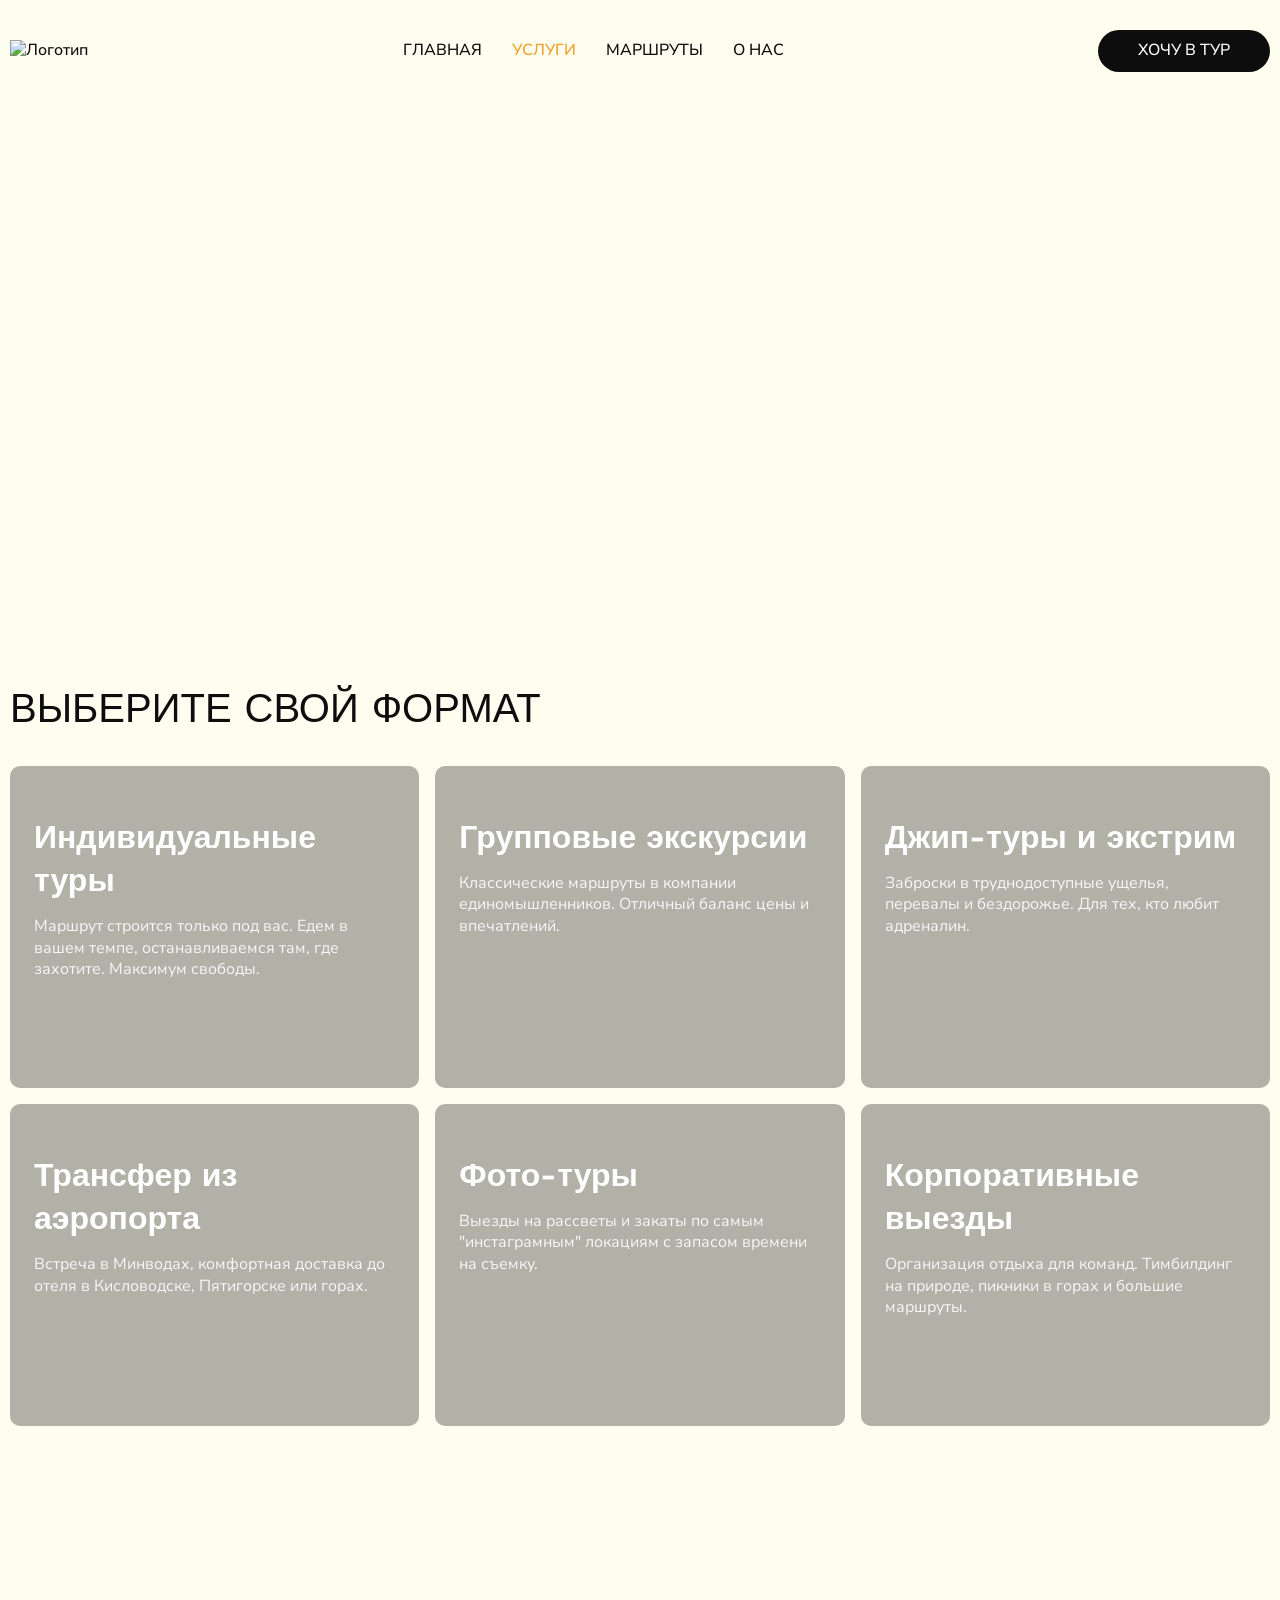
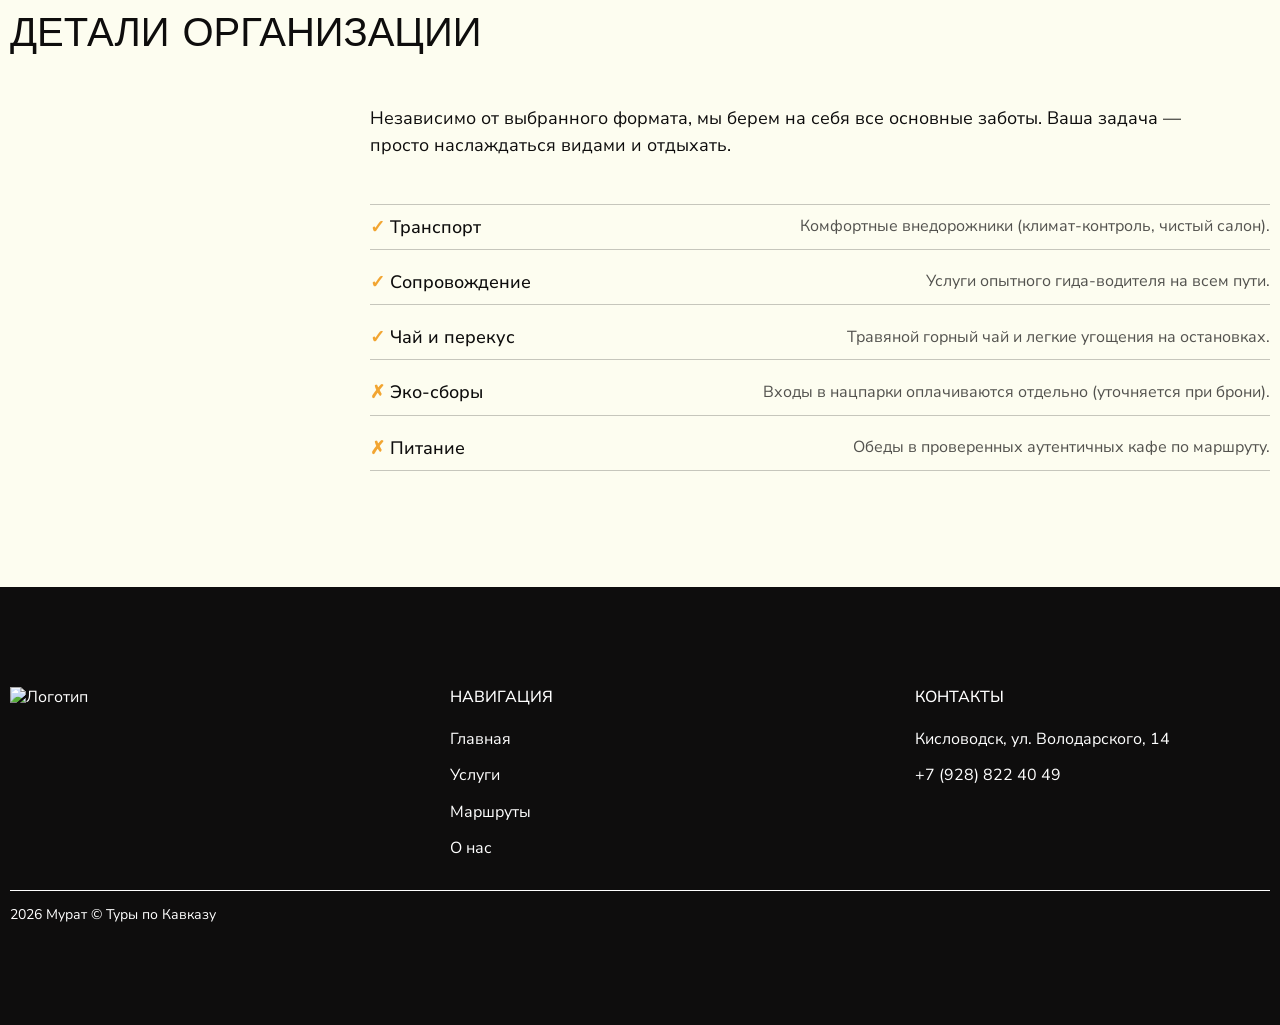
==== services.html @ b469909d "Add files via upload" ====
<!DOCTYPE html>
<html lang="ru">

<head>
  <meta charset="UTF-8">
  <meta name="viewport" content="width=device-width, initial-scale=1.0">
  <link rel="stylesheet" href="css/reset.css">
  <link rel="stylesheet" href="css/style.css">
  <link rel="stylesheet" href="css/services.css">
  <link rel="icon" type="image/svg+xml" href="images/favicon-car.svg" sizes="any">
  <title>Услуги | Экскурсии по Кавказу с Муратом</title>
</head>

<body class="page-services" >
  <header class="header">
    <div class="container">
      <div class="header__inner">
        <a href="index.html" class="logo">
          <img src="images/logo.avif" alt="Логотип" class="mlogo">
        </a>
        <nav class="menu">
          <button class="menu__btn">
            <span></span>
            <span></span>
            <span></span>
          </button>
          <ul class="menu__list">
            <li class="menu__item">
              <a href="index.html" class="menu__link">Главная</a>
            </li>
            <li class="menu__item">
              <a href="services.html" class="menu__link text--bold" style="color: #f2a531;">Услуги</a>
            </li>
            <li class="menu__item">
              <a href="index.html#products" class="menu__link">Маршруты</a>
            </li>
            <li class="menu__item">
              <a href="index.html#atmosphere" class="menu__link">О нас</a>
            </li>
            <li class="menu__item menu__item--cta">
              <a href="#footer" class="menu__link">Хочу в тур</a>
            </li>
          </ul>
        </nav>
        <a class="header__contacts" href="#footer">Хочу в тур</a>
      </div>
    </div>
  </header>

  <main class="main">
    <!-- Главный экран страницы услуг -->
    <section class="about">
      <div class="container-big">
        <!-- Используем класс главного экрана, но можно заменить фоновое изображение через inline-стиль, если есть другая картинка -->
        <div class="about__top" style="min-height: 500px; display: flex; flex-direction: column; justify-content: center;">
          <h1 class="about__title" style="padding-top: 0; font-size: 100px;">
            Наши Услуги
          </h1>
          <p class="about__text" style="font-size: 40px;">
            Форматы ваших путешествий
          </p>
        </div>
      </div>
      
      <div class="container" style="margin-top: 80px;">
        <!-- Карточки услуг (используем сетку products) -->
        <div class="products__inner">
          <h2 class="products__title" style="text-align: left; margin-bottom: 30px;">
            Выберите свой формат
          </h2>
          <div class="products__list">
            <!-- Услуга 1 -->
            <div class="products__item" style="background-image: url(images/individ.jpg);">
              <h3 class="products__item-title">Индивидуальные туры</h3>
              <p style="position: relative; z-index: 1; color: #fff; opacity: 0.9; margin-top: 10px;">
                Маршрут строится только под вас. Едем в вашем темпе, останавливаемся там, где захотите. Максимум свободы.
              </p>
            </div>
            <!-- Услуга 2 -->
            <div class="products__item" style="background-image: url(images/group.jpg);">
              <h3 class="products__item-title">Групповые экскурсии</h3>
              <p style="position: relative; z-index: 1; color: #fff; opacity: 0.9; margin-top: 10px;">
                Классические маршруты в компании единомышленников. Отличный баланс цены и впечатлений.
              </p>
            </div>
            <!-- Услуга 3 -->
            <div class="products__item" style="background-image: url(images/jeep.jpg);">
              <h3 class="products__item-title">Джип-туры и экстрим</h3>
              <p style="position: relative; z-index: 1; color: #fff; opacity: 0.9; margin-top: 10px;">
                Заброски в труднодоступные ущелья, перевалы и бездорожье. Для тех, кто любит адреналин.
              </p>
            </div>
            <!-- Услуга 4 -->
            <div class="products__item" style="background-image: url(images/transf.jpg);">
              <h3 class="products__item-title">Трансфер из аэропорта</h3>
              <p style="position: relative; z-index: 1; color: #fff; opacity: 0.9; margin-top: 10px;">
                Встреча в Минводах, комфортная доставка до отеля в Кисловодске, Пятигорске или горах.
              </p>
            </div>
            <!-- Услуга 5 -->
            <div class="products__item" style="background-image: url(images/photour.jpg);">
              <h3 class="products__item-title">Фото-туры</h3>
              <p style="position: relative; z-index: 1; color: #fff; opacity: 0.9; margin-top: 10px;">
                Выезды на рассветы и закаты по самым "инстаграмным" локациям с запасом времени на съемку.
              </p>
            </div>
            <!-- Услуга 6 -->
            <div class="products__item" style="background-image: url(images/corp.jpg);">
              <h3 class="products__item-title">Корпоративные выезды</h3>
              <p style="position: relative; z-index: 1; color: #fff; opacity: 0.9; margin-top: 10px;">
                Организация отдыха для команд. Тимбилдинг на природе, пикники в горах и большие маршруты.
              </p>
            </div>
          </div>
        </div>
      </div>
    </section>

    <!-- Блок "Что включено" (используем логику таблиц из about) -->
    <section class="about" style="margin-bottom: 100px;">
      <div class="container">
        <h2 class="products__title" style="text-align: left; margin-bottom: 40px;">
          Детали организации
        </h2>
        <div class="about__progress-box">
          <img src="images/detal.jpg" alt="" class="about__progress-img">
          <div class="about__progress-tablebox">
            <p class="about__progress-boxtext">
              Независимо от выбранного формата, мы берем на себя все основные заботы. Ваша задача — просто наслаждаться видами и отдыхать.
            </p>
            <dl class="about__progress-table">
              <div class="about__progress-item">
                <dt><span>✓</span> Транспорт</dt>
                <dd>Комфортные внедорожники (климат-контроль, чистый салон).</dd>
              </div>
              <div class="about__progress-item">
                <dt><span>✓</span> Сопровождение</dt>
                <dd>Услуги опытного гида-водителя на всем пути.</dd>
              </div>
              <div class="about__progress-item">
                <dt><span>✓</span> Чай и перекус</dt>
                <dd>Травяной горный чай и легкие угощения на остановках.</dd>
              </div>
              <div class="about__progress-item">
                <dt><span>✗</span> Эко-сборы</dt>
                <dd>Входы в нацпарки оплачиваются отдельно (уточняется при брони).</dd>
              </div>
              <div class="about__progress-item">
                <dt><span>✗</span> Питание</dt>
                <dd>Обеды в проверенных аутентичных кафе по маршруту.</dd>
              </div>
            </dl>
          </div>
        </div>
      </div>
    </section>
  </main>

  <footer class="footer" id="footer">
    <div class="container">
      <div class="footer__top">
        <a href="index.html" class="footer__logo">
          <img src="images/logo.avif" alt="Логотип" class="mlogo">
        </a>
        <div class="footer__element">
          <p class="footer__element-title">Навигация</p>
          <ul class="footer__list">
            <li class="footer__item">
              <a href="index.html" class="footer__link">Главная</a>
            </li>
            <li class="footer__item">
              <a href="services.html" class="footer__link">Услуги</a>
            </li>
            <li class="footer__item">
              <a href="index.html#products" class="footer__link">Маршруты</a>
            </li>
            <li class="footer__item">
              <a href="index.html#atmosphere" class="footer__link">О нас</a>
            </li>
          </ul>
        </div>
        <div class="footer__element">
          <p class="footer__element-title">Контакты</p>
          <ul class="footer__list">
            <li class="footer__item">
              <address class="footer__item-address">Кисловодск, ул. Володарского, 14</address>
            </li>
            <li class="footer__item">
              <!-- Скрипт из твоего js файла сам подтянет сюда номер -->
              <a href="#" id="phone-link" class="footer__link">Показать телефон</a>
            </li>
          </ul>
        </div>
      </div>
      <ul class="footer__bottom">
        <li class="footer__bottom-item">
          <p class="footer__copy">2026 Мурат © Туры по Кавказу</p>
        </li>
      </ul>
    </div>
  </footer>

  <script src="js/main.js"></script>
</body>

</html>
---- css/style.css ----
@font-face {
  font-family: 'Nunito Sans';
  src: url('../fonts/NunitoSans-Variable.woff2') format('woff2') tech('variations'),
       url('../fonts/NunitoSans-Variable.woff2') format('woff2-variations');
  font-weight: 300 700;
}

@font-face {
  font-family: 'WorkSans-Light';
  src: url('../fonts/WorkSans-Light.woff2') format('woff2');
  font-style: normal;
  font-weight: 300;
  font-display: swap;
}

@font-face {
  font-family: 'WorkSans-Regular';
  src: url('../fonts/WorkSans-Regular.woff2') format('woff2');
  font-style: normal;
  font-weight: 400;
  font-display: swap;
}

@font-face {
  font-family: 'WorkSans-Medium';
  src: url('../fonts/WorkSans-Medium.woff2') format('woff2');
  font-style: normal;
  font-weight: 500;
  font-display: swap;
}

@font-face {
  font-family: 'WorkSans-SemiBold';
  src: url('../fonts/WorkSans-SemiBold.woff2') format('woff2');
  font-style: normal;
  font-weight: 600;
  font-display: swap;
}

body {
  font-family: 'Nunito Sans', sans-serif;
  font-weight: 400;
  font-size: 16px;
  line-height: 1.35;
  color: #0e0d0d;
  background-color: #fdfdf0;
}

.menu__btn {
  display: none;
}

.no-scroll {
  overflow: hidden;
}

.container {
  max-width: 1440px;
  padding: 0 10px;
  margin: 0 auto;
}

.container-big {
  max-width: 1840px;
  padding: 0 10px;
  margin: 0 auto;
}

.header__inner {
  display: flex;
  justify-content: space-between;
  align-items: center;
  padding: 30px 0;
  font-weight: 500;
}

.mlogo {
  display: block;
  max-width: 180px;
  width: auto;
  height: auto;
}

.menu__list {
  display: flex;
  gap: 0 30px;
}

.menu__item--cta {
  display: none;
}

.menu__link {
  text-transform: uppercase;
}

.header__contacts {
  text-transform: uppercase;
  padding: 10px 40px;
  display: inline-block;
  background: #0e0d0d;
  color: #fff;
  border-radius: 50px;
}

.about {
  margin-bottom: 180px;
}

.about__top {
  text-align: center;
  color: #fdfdf0;
  background-image: url(../images/hero-bg-desktop.avif);
  background-repeat: no-repeat;
  background-position: center center;
  text-transform: uppercase;
  min-height: 748px;
  border-radius: 20px;
}

.about__title {
  font-family: 'WorkSans-SemiBold', sans-serif;
  font-weight: 600;
  font-size: 160px;
  line-height: 1.2;
  padding-top: 80px;
}

.about__text {
  font-family: 'WorkSans-Medium', sans-serif;
  font-weight: 500;
  font-size: 65px;
  line-height: 1.2;
}

.about__achievements {
  display: flex;
  justify-content: space-between;
  margin-top: -55px;
  margin-bottom: 90px;
}

.about__achievement {
  border-radius: 20px;
  background-color: #f4f4e7;
  max-width: 580px;
  padding: 14px 10px;
  display: flex;
  gap: 0 25px;
}

.about__achievement-imgbox {
  min-width: 214px;
  width: 214px;
  position: relative;
  overflow: hidden;
}

.about__achievement-img {
  display: block;
  width: 100%;
  height: auto;
  max-height: 142px;
  border-radius: 10px;
}

.about__achievement-title {
  margin-bottom: 20px;
  font-weight: 500;
  padding-top: 10px;
}

.about__achievement-text {
  font-weight: 300;
  font-size: 14px;
}

.text--bold {
  font-weight: 600;
}

.about__stats {
  border-radius: 20px;
  background-color: #f4f4e7;
  margin-bottom: 70px;
  display: flex;
  padding: 30px 18px;
  justify-content: space-between;
  gap: 0 90px;
}

.about__stats-item {
  text-align: center;
  width: 300px;
}

.about__stats-item dt {
  font-family: 'WorkSans-SemiBold', sans-serif;
  font-weight: 600;
  font-size: 40px;
  margin-bottom: 15px;
}

.about__stats-item dd {
  margin: 0;
  color: #0e0d0d;
  font-size: 22px;
  opacity: .7;
}

.about__progress-text {
  font-family: 'WorkSans-Light', sans-serif;
  font-weight: 300;
  font-size: 40px;
  line-height: 1.17;
  margin-bottom: 40px;
}

.about__progress-text span {
  font-family: 'WorkSans-Medium', sans-serif;
  font-weight: 500;
}

.about__progress-box {
  display: flex;
  gap: 0 140px;
}

.about__progress-boxtext {
  font-size: 18px;
  margin-bottom: 45px;
  padding-right: 50px;
  line-height: 1.5;
  padding-top: 5px;
}

.about__progress-boxtext .text--bold {
  font-weight: 700;
}

.about__progress-img {
  display: block;
  width: 100%;
  max-width: 340px;
  height: auto;
  max-height: 445px;
  border-radius: 10px;
}

.about__progress-table {
  border-top: 1px solid rgba(14, 13, 13, .23);
}

.about__progress-item {
  padding: 10px 0;
  display: flex;
  justify-content: space-between;
  align-items: center;
  border-bottom: 1px solid rgba(14, 13, 13, .23);
}

.about__progress-item+.about__progress-item {
  padding-top: 20px;
}

.about__progress-item dt {
  font-size: 18px;
  font-weight: 500;
}

.about__progress-item dt span {
  color: #f2a531;
  font-weight: 600;
}

.about__progress-item dd {
  opacity: .71;
}

.products__wrapper {
  padding: 50px 0;
  background-color: #f4f4e7;
  border-radius: 20px;
  margin-bottom: 100px;
}

.products__title {
  font-family: 'WorkSans-Medium', sans-serif;
  text-transform: uppercase;
  font-size: 40px;
  font-weight: 500;
  text-align: center;
  margin-bottom: 40px;
}

.products__list {
  display: grid;
  grid-template-columns: repeat(3, 1fr);
  gap: 16px;
  margin-bottom: 35px;
}

.products__item {
  position: relative;
  border-radius: 10px;
  min-height: 322px;
  padding: 50px 24px;
  background-repeat: no-repeat;
  background-size: cover;
  background-position: center;
  user-select: none;
}

.products__item::after {
  content: '';
  display: block;
  position: absolute;
  top: 0;
  right: 0;
  left: 0;
  bottom: 0;
  background: #0000004d;
  border-radius: 10px;
}

.products__item-title {
  position: relative;
  font-family: 'WorkSans-SemiBold', sans-serif;
  font-weight: 600;
  margin-bottom: 14px;
  font-size: 32px;
  color: #fff;
  z-index: 1;
}

.slogan {
  text-align: center;
  text-transform: uppercase;
  user-select: none;
  margin-bottom: 100px;
}

.slogan__content {
  position: absolute;
  top: 0;
  left: 0;
  width: 100%;
  height: 100%;
  display: flex;
  flex-direction: column;
  justify-content: center;
  align-items: center;
  z-index: 2;
  padding: 20px;
}

.slogan__text {
  font-family: 'WorkSans-Medium', sans-serif;
  font-weight: 500;
  color: #fff;
  font-size: 40px;
  margin: 0 0 10px 0;
}

.slogan__title {
  font-family: 'WorkSans-SemiBold', sans-serif;
  font-weight: 600;
  color: #fff;
  font-size: 140px;
  margin: 0;
  z-index: 1;
  line-height: 1;
}

.slogan__img-block {
  position: relative;
  border-radius: 10px;
  overflow: hidden;
  min-height: 600px;
}

.slogan__img-block::after {
  content: '';
  display: block;
  position: absolute;
  top: 0;
  right: 0;
  left: 0;
  bottom: 0;
  background: #00000053;
  border-radius: 20px;
  z-index: 1;
}

.slogan__img {
  position: absolute;
  top: 0;
  left: 0;
  width: 100%;
  height: 100%;
  display: block;
  object-fit: cover;
  border-radius: 20px;
}

.blog {
  margin-bottom: 80px;
}

.blog__wrapper {
  background-color: #f4f4e7;
  border-radius: 20px;
  padding: 100px 0;
}

.blog__title {
  margin-bottom: 40px;
  text-align: center;
  text-transform: uppercase;
  color: #000;
  font-family: 'WorkSans-Medium', sans-serif;
  font-weight: 500;
  font-size: 40px;
}

.blog__items {
  display: grid;
  grid-template-columns: 580px auto;
  grid-template-rows: 1fr 1fr;
  gap: 32px 44px;
}

.blog__item-big {
  grid-row: 1 / -1;
  border-radius: 10px;
}

.blog__item-small {
  display: flex;
  align-items: center;
  gap: 0 24px;
}

.blog__item-info {
  color: #f2a531;
  font-size: 14px;
  font-weight: 600;
  margin-bottom: 12px;
}

.blog__item-big .blog__item-img {
  margin-bottom: 32px;
}

.blog__item-img {
  border-radius: 10px;
}

.blog__item-img.blog__big {
  display: block;
  width: 100%;
  max-width: 580px;
  height: auto;
  max-height: 276px;
  object-fit: cover;
}

.blog__item-img.blog__small {
  max-width: 320px;
  max-height: 200px;
}

.blog__item-titlelink {
  display: block;
  margin-bottom: 12px;
}

.blog__item-title {
  font-size: 24px;
  font-family: 'WorkSans-Medium', sans-serif;
  font-weight: 500;
  color: #101828;
  position: relative;
  margin-bottom: 12px;
}

.blog__item-text {
  color: #667085;
}

.partners {
  padding: 130px 0 150px;
}

.partners__inner {
  display: flex;
  justify-content: space-between;
  gap: 0 120px;
}

.partners__info {
  max-width: 580px;
  display: flex;
  flex-direction: column;
}

.partners__info-title {
  font-family: 'WorkSans-Regular', sans-serif;
  font-weight: 400;
  font-size: 40px;
  line-height: 1.3;
}

.partners__info-text {
  margin-top: auto;
  font-size: 20px;
  font-weight: 300;
  margin-bottom: 20px;
}

.partners__box-top {
  display: flex;
  justify-content: space-between;
  background-color: #f4f4e7;
  border-radius: 10px;
  gap: 0 19px;
  margin-bottom: 15px;
  position: relative;
}

.partners__box-top::before {
  content: '';
  position: absolute;
  background-image: url(../images/logo-mini.avif);
  width: 63px;
  height: 56px;
  top: 30px;
  left: 20px;
}

.partners__box-list {
  padding-left: 24px;
  padding-bottom: 30px;
  margin-top: auto;
}

.partners__box-item+.partners__box-item {
  margin-top: 15px;
}

.partners__box-item {
  font-weight: 500;
  color: #000;
  padding-left: 39px;
  position: relative;
}

.partners__box-item::before {
  content: '';
  position: absolute;
  left: 0;
  background-image: url(../images/partners-dots.svg);
  width: 24px;
  height: 24px;
  top: 50%;
  transform: translateY(-50%);
}

.partners__box-item span {
  font-weight: 600;
  color: #f2a531;
}

.partners__box-img {
  border-radius: 10px;
}

.partners__box-top img {
  max-width: 340px;
  height: 364px;
  object-fit: cover;
}

.partners__box-text {
  background-color: #0d1615;
  border-radius: 10px;
  padding: 30px 80px 30px 30px;
  color: #fff;
  font-size: 20px;
  font-weight: 300;
}

.partners__box-text span {
  color: #f2a531;
  font-weight: 700;
}

.footer {
  background-color: #0e0d0d;
  padding: 100px 0;
  color: #fff;
}

.footer__top {
  display: flex;
  justify-content: space-between;
  margin-bottom: 30px;
  padding-right: 100px;
  gap: 20px;
}

.footer__element-title {
  text-transform: uppercase;
  font-weight: 500;
  margin-bottom: 20px;
}

.footer__item+.footer__item {
  padding-top: 15px;
}

.footer__item-address {
  font-style: normal;
}

.footer__bottom {
  display: flex;
  justify-content: space-between;
  align-items: center;
  padding-top: 15px;
  border-top: 1px solid #fff;
  font-size: 14px;
}

@media (max-width: 1600px) {
  .slogan__title {
    font-size: 120px;
  }
}

@media (max-width: 1280px) {
  .about__top {
    min-height: 646px;
  }

  .about__title {
    font-size: 130px;
  }

  .about__achievements {
    gap: 20px;
  }

  .about__progress-box {
    gap: 0 20px;
  }

  .slogan__title {
    font-size: 100px;
  }

  .partners__inner {
    gap: 20px;
  }

  .blog__items {
    gap: 20px;
    grid-template-columns: 380px auto;
  }

  .partners__info {
    max-width: 350px;
  }
}

@media (max-width: 1048px) {
  .about__title {
    font-size: 120px;
  }

  .blog__items {
    grid-template-columns: 1fr;
  }

  .blog__item-titlelink {
    max-width: 500px;
  }

  .blog__item-text {
    margin-bottom: 20px;
  }

  .blog__item-big,
  .blog__item-small {
    display: flex;
    flex-direction: column-reverse;
  }

  .blog__item-small {
    align-items: start;
  }

  .blog__item-img.blog__small {
    max-width: 580px;
    max-height: 276px;
  }

  .blog__item-img {
    width: 100%;
  }

  .blog__items>div:not(:last-child) .blog__item-img {
    margin-bottom: 0;
  }

  .blog__item-big .blog__item-img {
    margin-bottom: 0;
  }

  .slogan__text {
    font-size: 34px;
  }

  .slogan__title {
    font-size: 90px;
  }
}

@media (max-width: 980px) {
  .header__contacts {
    display: none;
  }

  .about__top {
    position: relative;
    overflow: hidden;
    border-radius: 20px;
    background-image: url(../images/hero-bg-mobile.avif);
    background-repeat: no-repeat;
    background-position: center center;
    background-size: cover;
    text-align: center;
    color: #fdfdf0;
    text-transform: uppercase;
    min-height: 560px;
  }

  .about__top::after {
    content: '';
    position: absolute;
    inset: 0;
    background: rgba(0, 0, 0, 0.31);
    border-radius: inherit;
    z-index: 1;
  }

  .about__top>* {
    position: relative;
    z-index: 2;
  }


  .about__title {
    font-size: 100px;
  }

  .about__text {
    font-size: 55px;
  }

  .about__achievements {
    position: relative;
    z-index: 2;
  }

  .about__achievement {
    flex-wrap: wrap;
  }

  .about__stats {
    gap: 20px;
  }

  .slogan__title {
    font-size: 80px;
  }

  .partners__inner {
    flex-wrap: wrap;
    gap: 0;
  }

  .partners__info {
    max-width: 100%;
  }

  .partners__info-text {
    margin-bottom: 30px;
  }

  .partners__box {
    width: 100%;
  }

  .menu {
    order: 1;
  }

  .menu__btn {
    display: flex;
    width: 40px;
    flex-direction: column;
    gap: 8px;
    padding: 0;
    border: none;
    background-color: transparent;
    position: relative;
    z-index: 5;
  }

  .menu__btn span {
    width: 100%;
    height: 3px;
    background-color: #000;
    transition: transform 0.3s ease, opacity 0.3s ease;
  }

  .menu__btn.menu__btn--active {
    position: fixed;
    top: 42px;
    right: 10px;
    z-index: 10;
  }

  .menu__btn--active span:nth-child(1) {
    transform: translateY(11px) rotate(45deg);
  }

  .menu__btn--active span:nth-child(2) {
    opacity: 0;
  }

  .menu__btn--active span:nth-child(3) {
    transform: translateY(-11px) rotate(-45deg);
  }

  .menu__list {
    position: fixed;
    top: 0;
    left: 0;
    width: 100%;
    height: 100vh;
    flex-direction: column;
    align-items: center;
    justify-content: center;
    background-color: #fff;
    gap: 20px 0;
    transform: translateY(-100%);
    transition: transform .5s ease;
    z-index: 4;
    padding: 0;
  }

  .menu__list.menu--active {
    transform: translateY(0);
  }

  .menu__item--cta {
    display: block;
  }
}

@media (max-width: 870px) {
  .about {
    margin-bottom: 100px;
  }

  .about__title {
    font-size: 80px;
  }

  .about__text {
    font-size: 42px;
  }

  .about__progress-text {
    font-size: 28px;
  }

  .about__progress-img {
    width: 100%;
    object-fit: cover;
    height: 445px;
    margin-bottom: 30px;
  }

  .about__progress-box {
    flex-wrap: wrap;
  }

  .about__stats {
    flex-wrap: wrap;
    justify-content: space-around;
  }

  .products__list {
    grid-template-columns: repeat(2, 1fr);
  }

  .slogan__img-block {
    min-height: 500px;
  }

  .slogan__title {
    font-size: 70px;
  }

  .blog {
    margin-bottom: 100px;
  }

  .partners {
    padding: 0;
    margin-bottom: 100px;
  }

  .footer__top {
    padding-right: 0;
  }
}

@media (max-width: 790px) {
  .footer__top {
    flex-wrap: wrap;
  }

  .footer__logo {
    width: 100%;
    margin-bottom: 30px;
  }

  .slogan__title {
    font-size: 60px;
  }
}

@media (max-width: 678px) {
  .about__top {
    min-height: 586px;
    margin-bottom: 85px;
  }

  .about__top::after {
    background: rgb(0 0 0 / 23%);
  }

  .about__title {
    font-size: 62px;
  }

  .about__text {
    font-size: 32px;
  }

  .about__stats-item {
    width: 46%;
  }

  .blog__item-big .blog__item-text {
    margin-bottom: 20px;
  }

  .blog__item-text {
    margin-bottom: 0;
  }

  .blog__item-small {
    gap: 20px;
    flex-wrap: wrap;
  }

  .products__wrapper {
    margin-bottom: 50px;
  }

  .slogan {
    margin-bottom: 50px;
  }

  .slogan__img-block {
    min-height: 400px;
  }

  .slogan__text {
    font-size: 26px;
  }

  .slogan__title {
    font-size: 48px;
  }

  .partners__box-text {
    padding: 20px;
  }

  .partners__box-top {
    flex-wrap: wrap;
  }

  .partners__box-top img {
    max-width: none;
    width: 100%;
  }

  .partners__box-list {
    margin-top: 120px;
  }
}

@media (max-width: 612px) {
  .about__progress-img {
    max-width: none;
}

  .products__list {
    grid-template-columns: repeat(1, 1fr);
    margin-bottom: 0;
  }
}

@media (max-width: 560px) {
  .footer__element {
    width: 100%;
    margin-bottom: 30px;
  }

  .footer__bottom {
    display: block;
  }

  .footer__bottom-item {
    margin-bottom: 10px;
  }
}

@media (max-width: 510px) {
  .mlogo {
    max-width: 85%;
  }

  .about {
    margin-bottom: 30px;
  }

  .about__title {
    font-size: 41px;
  }

  .about__text {
    font-size: 20px;
  }

  .about__achievements {
    margin-bottom: 30px;
    flex-wrap: wrap;
  }

  .about__achievement-imgbox {
    min-width: 100%;
  }

  .about__achievement-img {
    width: 70%;
  }

  .about__stats {
    margin-bottom: 30px;
  }

  .about__stats-item {
    width: 46%;
  }

  .about__stats-item dt {
    font-size: 26px;
  }

  .about__stats-item dd {
    font-size: 17px;
  }

  .about__progress-text {
    font-size: 22px;
    margin-bottom: 30px;
  }

  .about__progress-boxtext {
    margin-bottom: 30px;
  }

  .about__progress-item {
    display: block;
  }

  .about__progress-item dd {
    margin-left: 0;
    margin-top: 15px;
  }

  .slogan__img-block {
    min-height: 300px;
  }

  .slogan__title {
    font-size: 30px;
  }

  .products__wrapper {
    padding: 30px 0;
    margin-bottom: 30px;
  }

  .products__item-title {
    font-size: 24px;
  }

  .products__title {
    font-size: 24px;
  }

  .slogan {
    margin-bottom: 30px;
  }

  .slogan__text {
    font-size: 18px;
  }

  .partners {
    margin-bottom: 50px;
  }

  .partners__info-title {
    font-size: 24px;
    margin-bottom: 15px;
  }

  .partners__box-list {
    padding-left: 0;
  }

  .blog {
    margin-bottom: 30px;
  }

  .blog__wrapper {
    padding: 30px 0;
  }

  .blog__title {
    font-size: 28px;
  }

  .footer {
    padding: 50px 0;
  }

  .header__inner {
    flex-wrap: wrap;
    gap: 20px 65px;
  }

  .menu {
    order: 0;
  }

  .header__contacts {
    margin-left: auto;
  }
}
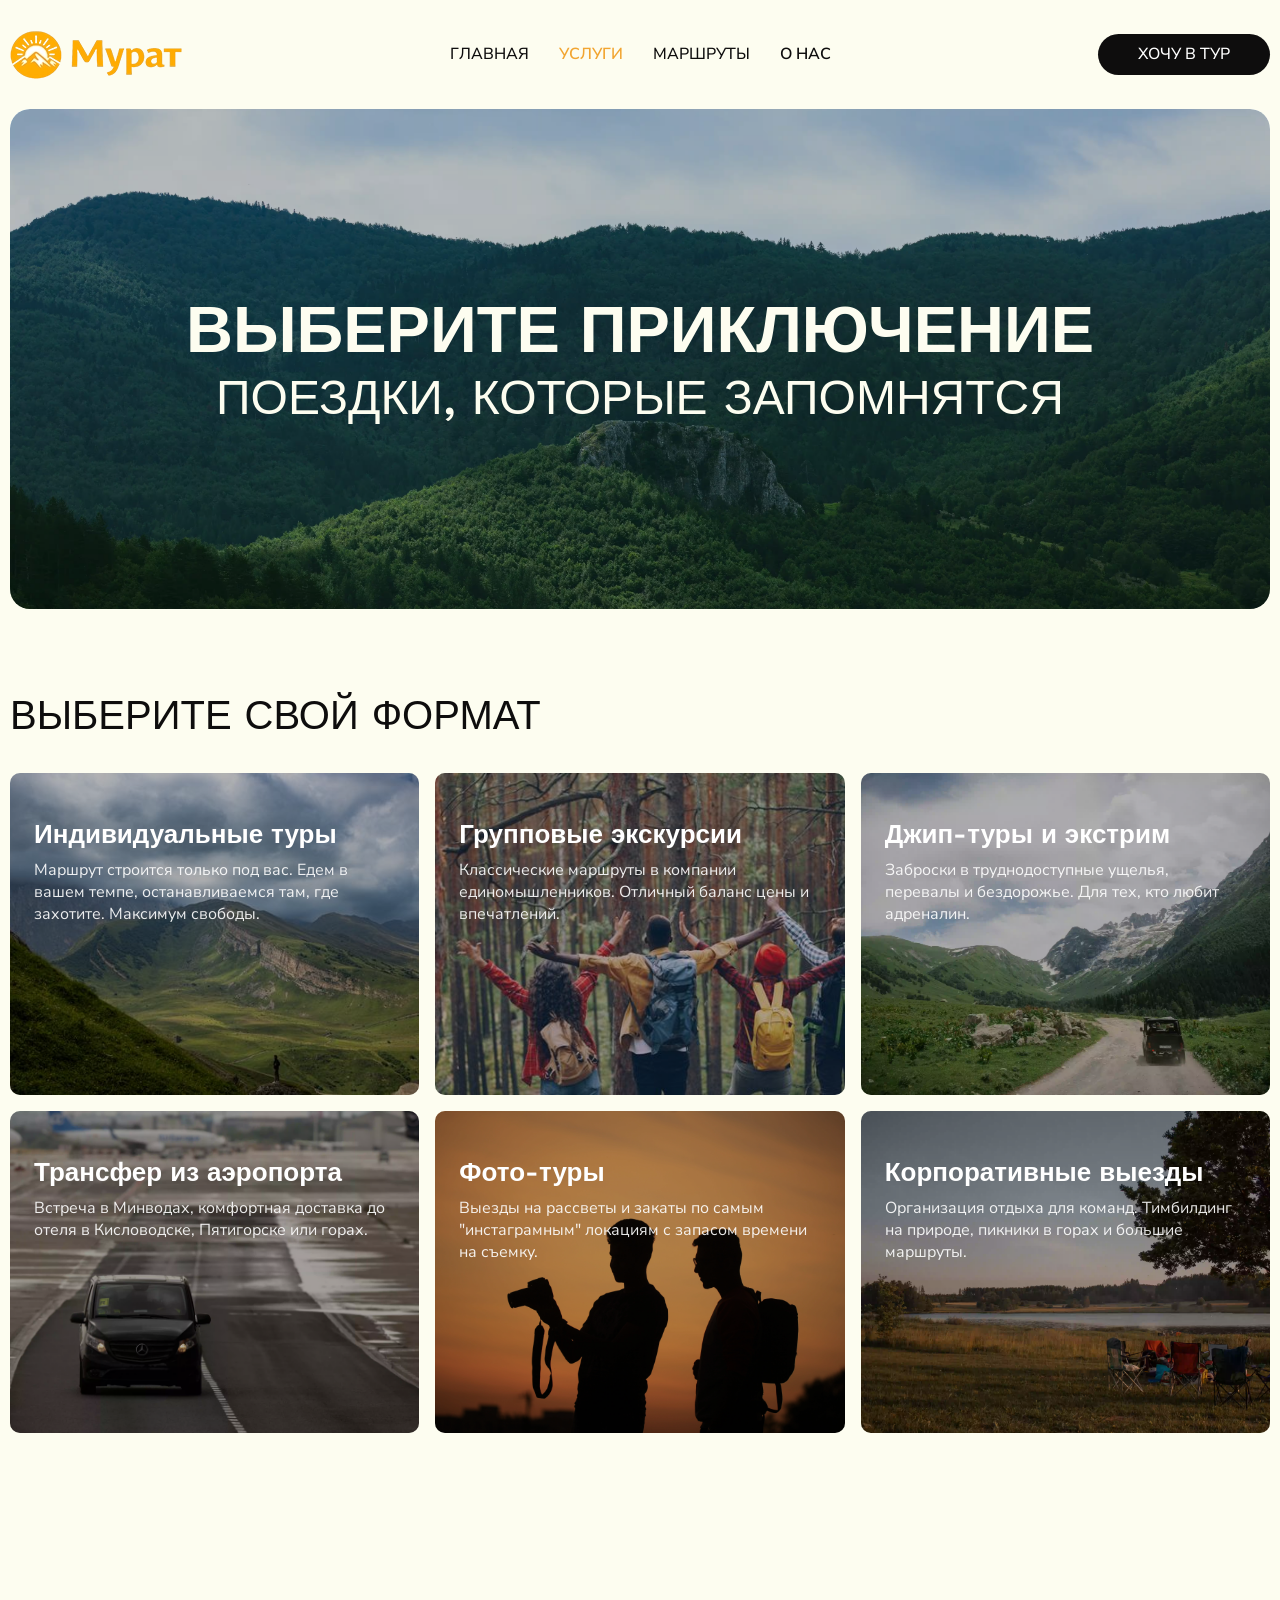
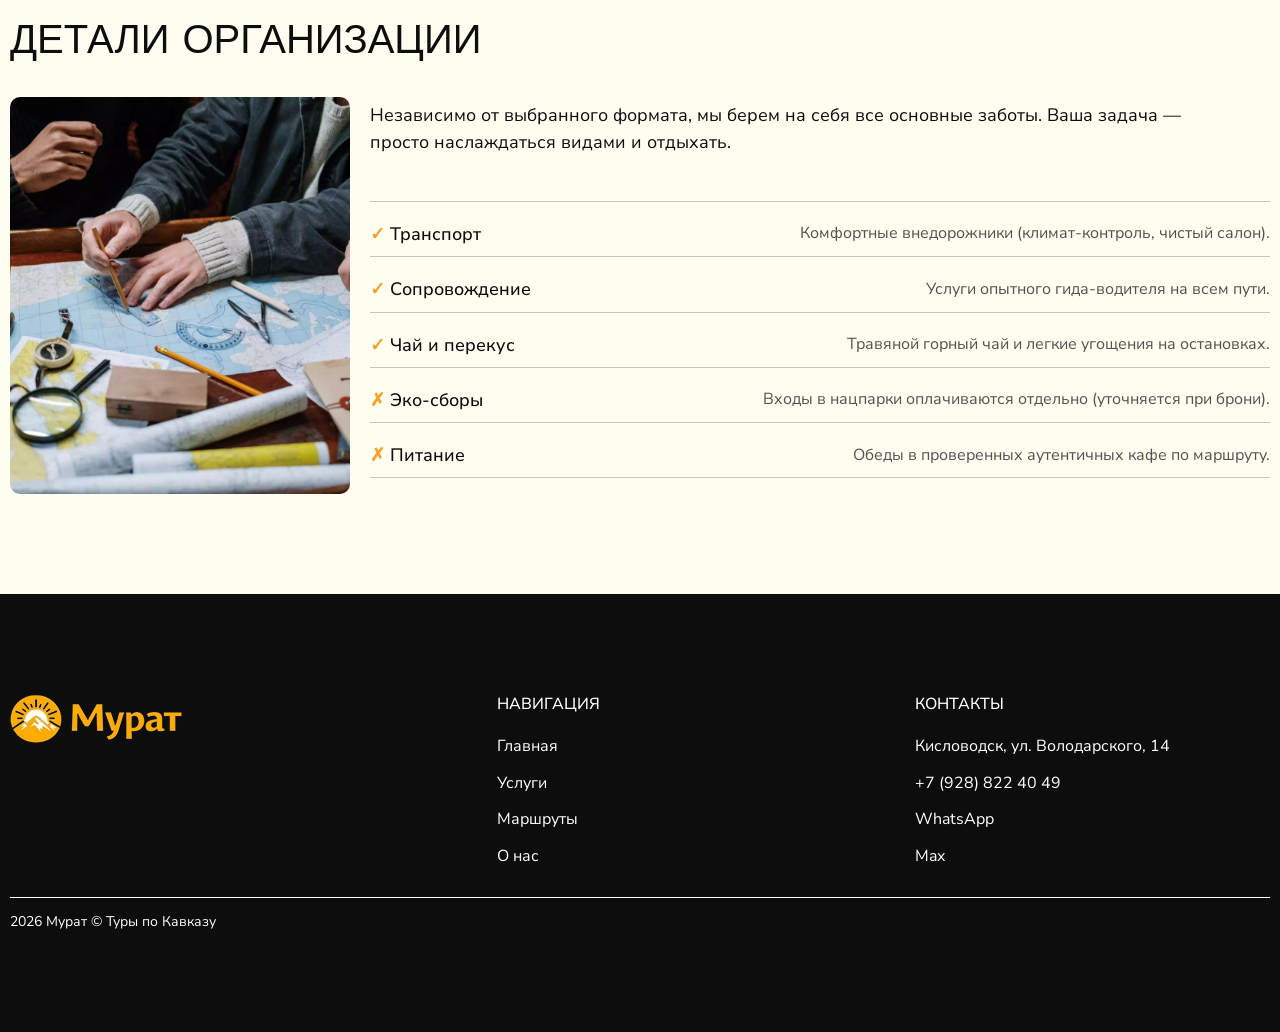
==== commit c614bc3b: "Add files via upload" ====
--- a/services.html
+++ b/services.html
@@ -11,7 +11,7 @@
   <title>Услуги | Экскурсии по Кавказу с Муратом</title>
 </head>
 
-<body class="page-services" >
+<body class="page-services">
   <header class="header">
     <div class="container">
       <div class="header__inner">
@@ -29,16 +29,16 @@
               <a href="index.html" class="menu__link">Главная</a>
             </li>
             <li class="menu__item">
-              <a href="services.html" class="menu__link text--bold" style="color: #f2a531;">Услуги</a>
-            </li>
-            <li class="menu__item">
-              <a href="index.html#products" class="menu__link">Маршруты</a>
-            </li>
-            <li class="menu__item">
-              <a href="index.html#atmosphere" class="menu__link">О нас</a>
+              <a href="services.html" class="menu__link menu__link--active text--bold">Услуги</a>
+            </li>
+            <li class="menu__item">
+              <a href="route.html" class="menu__link">Маршруты</a>
+            </li>
+            <li class="menu__item">
+              <a href="about.html" class="menu__link text--bold">О нас</a>
             </li>
             <li class="menu__item menu__item--cta">
-              <a href="#footer" class="menu__link">Хочу в тур</a>
+              <a href="#footer" class="menu__link">Позвонить</a>
             </li>
           </ul>
         </nav>
@@ -48,66 +48,69 @@
   </header>
 
   <main class="main">
-    <!-- Главный экран страницы услуг -->
-    <section class="about">
+    
+    <!-- СЕКЦИЯ 1: Главный экран (Hero) -->
+    <section class="hero">
       <div class="container-big">
-        <!-- Используем класс главного экрана, но можно заменить фоновое изображение через inline-стиль, если есть другая картинка -->
-        <div class="about__top" style="min-height: 500px; display: flex; flex-direction: column; justify-content: center;">
-          <h1 class="about__title" style="padding-top: 0; font-size: 100px;">
-            Наши Услуги
+        <div class="about__top">
+          <h1 class="about__title">
+            Выберите приключение
           </h1>
-          <p class="about__text" style="font-size: 40px;">
-            Форматы ваших путешествий
+          <p class="about__text">
+            Поездки, которые запомнятся
           </p>
         </div>
       </div>
+    </section>
       
-      <div class="container" style="margin-top: 80px;">
-        <!-- Карточки услуг (используем сетку products) -->
+    <!-- СЕКЦИЯ 2: Карточки услуг -->
+    <!-- Оставлен класс about для сохранения нижнего отступа (margin-bottom: 180px) -->
+    <section class="products about">
+      <div class="container services-content-container">
         <div class="products__inner">
-          <h2 class="products__title" style="text-align: left; margin-bottom: 30px;">
+          <h2 class="products__title">
             Выберите свой формат
           </h2>
           <div class="products__list">
             <!-- Услуга 1 -->
-            <div class="products__item" style="background-image: url(images/individ.jpg);">
+            <div class="products__item" style="background-image: url(images/indivTour.jpg);">
               <h3 class="products__item-title">Индивидуальные туры</h3>
-              <p style="position: relative; z-index: 1; color: #fff; opacity: 0.9; margin-top: 10px;">
+              <p class="services-card-description">
                 Маршрут строится только под вас. Едем в вашем темпе, останавливаемся там, где захотите. Максимум свободы.
               </p>
             </div>
             <!-- Услуга 2 -->
             <div class="products__item" style="background-image: url(images/group.jpg);">
               <h3 class="products__item-title">Групповые экскурсии</h3>
-              <p style="position: relative; z-index: 1; color: #fff; opacity: 0.9; margin-top: 10px;">
+              <p class="services-card-description">
                 Классические маршруты в компании единомышленников. Отличный баланс цены и впечатлений.
               </p>
             </div>
             <!-- Услуга 3 -->
-            <div class="products__item" style="background-image: url(images/jeep.jpg);">
+            <div class="products__item" style="background-image: url(images/djeep.avif);">
               <h3 class="products__item-title">Джип-туры и экстрим</h3>
-              <p style="position: relative; z-index: 1; color: #fff; opacity: 0.9; margin-top: 10px;">
+              <p class="services-card-description">
                 Заброски в труднодоступные ущелья, перевалы и бездорожье. Для тех, кто любит адреналин.
               </p>
             </div>
             <!-- Услуга 4 -->
-            <div class="products__item" style="background-image: url(images/transf.jpg);">
+            <div class="products__item" style="background-image: url(images/airp.avif);">
               <h3 class="products__item-title">Трансфер из аэропорта</h3>
-              <p style="position: relative; z-index: 1; color: #fff; opacity: 0.9; margin-top: 10px;">
+              <p class="services-card-description">
                 Встреча в Минводах, комфортная доставка до отеля в Кисловодске, Пятигорске или горах.
               </p>
             </div>
             <!-- Услуга 5 -->
-            <div class="products__item" style="background-image: url(images/photour.jpg);">
+            <div class="products__item" style="background-image: url(images/photoTour.jpg);">
               <h3 class="products__item-title">Фото-туры</h3>
-              <p style="position: relative; z-index: 1; color: #fff; opacity: 0.9; margin-top: 10px;">
+              <p class="services-card-description">
                 Выезды на рассветы и закаты по самым "инстаграмным" локациям с запасом времени на съемку.
               </p>
             </div>
             <!-- Услуга 6 -->
-            <div class="products__item" style="background-image: url(images/corp.jpg);">
+            <div class="products__item" style="background-image: url(images/corpVie.avif);">
               <h3 class="products__item-title">Корпоративные выезды</h3>
-              <p style="position: relative; z-index: 1; color: #fff; opacity: 0.9; margin-top: 10px;">
+              <p class="services-card-description">
                 Организация отдыха для команд. Тимбилдинг на природе, пикники в горах и большие маршруты.
               </p>
             </div>
@@ -116,14 +119,14 @@
       </div>
     </section>
 
-    <!-- Блок "Что включено" (используем логику таблиц из about) -->
-    <section class="about" style="margin-bottom: 100px;">
+    <!-- СЕКЦИЯ 3: Блок "Что включено" -->
+    <section class="services-about-details">
       <div class="container">
-        <h2 class="products__title" style="text-align: left; margin-bottom: 40px;">
+        <h2 class="products__title products__title--details">
           Детали организации
         </h2>
         <div class="about__progress-box">
-          <img src="images/detal.jpg" alt="" class="about__progress-img">
+          <img src="images/detal.avif" alt="" class="about__progress-img">
           <div class="about__progress-tablebox">
             <p class="about__progress-boxtext">
               Независимо от выбранного формата, мы берем на себя все основные заботы. Ваша задача — просто наслаждаться видами и отдыхать.
@@ -172,10 +175,10 @@
               <a href="services.html" class="footer__link">Услуги</a>
             </li>
             <li class="footer__item">
-              <a href="index.html#products" class="footer__link">Маршруты</a>
-            </li>
-            <li class="footer__item">
-              <a href="index.html#atmosphere" class="footer__link">О нас</a>
+              <a href="route.html" class="footer__link">Маршруты</a>
+            </li>
+            <li class="footer__item">
+              <a href="about.html" class="footer__link">О нас</a>
             </li>
           </ul>
         </div>
@@ -186,8 +189,13 @@
               <address class="footer__item-address">Кисловодск, ул. Володарского, 14</address>
             </li>
             <li class="footer__item">
-              <!-- Скрипт из твоего js файла сам подтянет сюда номер -->
-              <a href="#" id="phone-link" class="footer__link">Показать телефон</a>
+              <a href="#" class="footer__link protected-phone">Показать телефон</a>
+            </li>
+            <li class="footer__item">
+              <a href="#" class="footer__link protected-wa" target="_blank">WhatsApp</a>
+            </li>
+            <li class="footer__item">
+              <a href="#" class="footer__link protected-max" target="_blank">Max</a>
             </li>
           </ul>
         </div>
--- a/css/style.css
+++ b/css/style.css
@@ -1,44 +1,45 @@
 @font-face {
-  font-family: 'Nunito Sans';
-  src: url('../fonts/NunitoSans-Variable.woff2') format('woff2') tech('variations'),
-       url('../fonts/NunitoSans-Variable.woff2') format('woff2-variations');
+  font-family: "Nunito Sans";
+  src:
+    url("../fonts/NunitoSans-Variable.woff2") format("woff2") tech("variations"),
+    url("../fonts/NunitoSans-Variable.woff2") format("woff2-variations");
   font-weight: 300 700;
 }
 
 @font-face {
-  font-family: 'WorkSans-Light';
-  src: url('../fonts/WorkSans-Light.woff2') format('woff2');
+  font-family: "WorkSans-Light";
+  src: url("../fonts/WorkSans-Light.woff2") format("woff2");
   font-style: normal;
   font-weight: 300;
   font-display: swap;
 }
 
 @font-face {
-  font-family: 'WorkSans-Regular';
-  src: url('../fonts/WorkSans-Regular.woff2') format('woff2');
+  font-family: "WorkSans-Regular";
+  src: url("../fonts/WorkSans-Regular.woff2") format("woff2");
   font-style: normal;
   font-weight: 400;
   font-display: swap;
 }
 
 @font-face {
-  font-family: 'WorkSans-Medium';
-  src: url('../fonts/WorkSans-Medium.woff2') format('woff2');
+  font-family: "WorkSans-Medium";
+  src: url("../fonts/WorkSans-Medium.woff2") format("woff2");
   font-style: normal;
   font-weight: 500;
   font-display: swap;
 }
 
 @font-face {
-  font-family: 'WorkSans-SemiBold';
-  src: url('../fonts/WorkSans-SemiBold.woff2') format('woff2');
+  font-family: "WorkSans-SemiBold";
+  src: url("../fonts/WorkSans-SemiBold.woff2") format("woff2");
   font-style: normal;
   font-weight: 600;
   font-display: swap;
 }
 
 body {
-  font-family: 'Nunito Sans', sans-serif;
+  font-family: "Nunito Sans", sans-serif;
   font-weight: 400;
   font-size: 16px;
   line-height: 1.35;
@@ -48,6 +49,10 @@
 
 .menu__btn {
   display: none;
+}
+
+.menu__link--active {
+  color: #f2a531;
 }
 
 .no-scroll {
@@ -108,18 +113,36 @@
 }
 
 .about__top {
+  position: relative;
+  overflow: hidden;
   text-align: center;
   color: #fdfdf0;
-  background-image: url(../images/hero-bg-desktop.avif);
+  background-image: url(../images/acstudiomatic.avif);
   background-repeat: no-repeat;
   background-position: center center;
   text-transform: uppercase;
-  min-height: 748px;
+  min-height: 500px;
   border-radius: 20px;
+  background-size: cover;
+  background-position: center;
+}
+
+.about__top::after {
+  content: "";
+  position: absolute;
+  inset: 0;
+  background: rgb(0 0 0 / 23%);
+  border-radius: inherit;
+  z-index: 1;
+}
+
+.about__top>* {
+  position: relative;
+  z-index: 2;
 }
 
 .about__title {
-  font-family: 'WorkSans-SemiBold', sans-serif;
+  font-family: "WorkSans-SemiBold", sans-serif;
   font-weight: 600;
   font-size: 160px;
   line-height: 1.2;
@@ -127,7 +150,7 @@
 }
 
 .about__text {
-  font-family: 'WorkSans-Medium', sans-serif;
+  font-family: "WorkSans-Medium", sans-serif;
   font-weight: 500;
   font-size: 65px;
   line-height: 1.2;
@@ -138,6 +161,9 @@
   justify-content: space-between;
   margin-top: -55px;
   margin-bottom: 90px;
+
+  position: relative;
+    z-index: 2;
 }
 
 .about__achievement {
@@ -162,6 +188,8 @@
   height: auto;
   max-height: 142px;
   border-radius: 10px;
+  user-select: none;
+  -webkit-user-drag: none;
 }
 
 .about__achievement-title {
@@ -195,7 +223,7 @@
 }
 
 .about__stats-item dt {
-  font-family: 'WorkSans-SemiBold', sans-serif;
+  font-family: "WorkSans-SemiBold", sans-serif;
   font-weight: 600;
   font-size: 40px;
   margin-bottom: 15px;
@@ -205,11 +233,11 @@
   margin: 0;
   color: #0e0d0d;
   font-size: 22px;
-  opacity: .7;
+  opacity: 0.7;
 }
 
 .about__progress-text {
-  font-family: 'WorkSans-Light', sans-serif;
+  font-family: "WorkSans-Light", sans-serif;
   font-weight: 300;
   font-size: 40px;
   line-height: 1.17;
@@ -217,7 +245,7 @@
 }
 
 .about__progress-text span {
-  font-family: 'WorkSans-Medium', sans-serif;
+  font-family: "WorkSans-Medium", sans-serif;
   font-weight: 500;
 }
 
@@ -248,15 +276,15 @@
 }
 
 .about__progress-table {
-  border-top: 1px solid rgba(14, 13, 13, .23);
+  border-top: 1px solid rgba(14, 13, 13, 0.23);
 }
 
 .about__progress-item {
-  padding: 10px 0;
+  padding: 20px 0 10px;
   display: flex;
   justify-content: space-between;
   align-items: center;
-  border-bottom: 1px solid rgba(14, 13, 13, .23);
+  border-bottom: 1px solid rgba(14, 13, 13, 0.23);
 }
 
 .about__progress-item+.about__progress-item {
@@ -274,7 +302,7 @@
 }
 
 .about__progress-item dd {
-  opacity: .71;
+  opacity: 0.71;
 }
 
 .products__wrapper {
@@ -285,7 +313,7 @@
 }
 
 .products__title {
-  font-family: 'WorkSans-Medium', sans-serif;
+  font-family: "WorkSans-Medium", sans-serif;
   text-transform: uppercase;
   font-size: 40px;
   font-weight: 500;
@@ -312,7 +340,7 @@
 }
 
 .products__item::after {
-  content: '';
+  content: "";
   display: block;
   position: absolute;
   top: 0;
@@ -325,7 +353,7 @@
 
 .products__item-title {
   position: relative;
-  font-family: 'WorkSans-SemiBold', sans-serif;
+  font-family: "WorkSans-SemiBold", sans-serif;
   font-weight: 600;
   margin-bottom: 14px;
   font-size: 32px;
@@ -355,7 +383,7 @@
 }
 
 .slogan__text {
-  font-family: 'WorkSans-Medium', sans-serif;
+  font-family: "WorkSans-Medium", sans-serif;
   font-weight: 500;
   color: #fff;
   font-size: 40px;
@@ -363,7 +391,7 @@
 }
 
 .slogan__title {
-  font-family: 'WorkSans-SemiBold', sans-serif;
+  font-family: "WorkSans-SemiBold", sans-serif;
   font-weight: 600;
   color: #fff;
   font-size: 140px;
@@ -380,7 +408,7 @@
 }
 
 .slogan__img-block::after {
-  content: '';
+  content: "";
   display: block;
   position: absolute;
   top: 0;
@@ -418,7 +446,7 @@
   text-align: center;
   text-transform: uppercase;
   color: #000;
-  font-family: 'WorkSans-Medium', sans-serif;
+  font-family: "WorkSans-Medium", sans-serif;
   font-weight: 500;
   font-size: 40px;
 }
@@ -477,7 +505,7 @@
 
 .blog__item-title {
   font-size: 24px;
-  font-family: 'WorkSans-Medium', sans-serif;
+  font-family: "WorkSans-Medium", sans-serif;
   font-weight: 500;
   color: #101828;
   position: relative;
@@ -505,7 +533,7 @@
 }
 
 .partners__info-title {
-  font-family: 'WorkSans-Regular', sans-serif;
+  font-family: "WorkSans-Regular", sans-serif;
   font-weight: 400;
   font-size: 40px;
   line-height: 1.3;
@@ -529,7 +557,7 @@
 }
 
 .partners__box-top::before {
-  content: '';
+  content: "";
   position: absolute;
   background-image: url(../images/logo-mini.avif);
   width: 63px;
@@ -556,7 +584,7 @@
 }
 
 .partners__box-item::before {
-  content: '';
+  content: "";
   position: absolute;
   left: 0;
   background-image: url(../images/partners-dots.svg);
@@ -678,6 +706,14 @@
     font-size: 120px;
   }
 
+  .slogan__text {
+    font-size: 34px;
+  }
+
+  .slogan__title {
+    font-size: 90px;
+  }
+
   .blog__items {
     grid-template-columns: 1fr;
   }
@@ -716,14 +752,6 @@
   .blog__item-big .blog__item-img {
     margin-bottom: 0;
   }
-
-  .slogan__text {
-    font-size: 34px;
-  }
-
-  .slogan__title {
-    font-size: 90px;
-  }
 }
 
 @media (max-width: 980px) {
@@ -732,33 +760,8 @@
   }
 
   .about__top {
-    position: relative;
-    overflow: hidden;
-    border-radius: 20px;
-    background-image: url(../images/hero-bg-mobile.avif);
-    background-repeat: no-repeat;
-    background-position: center center;
-    background-size: cover;
-    text-align: center;
-    color: #fdfdf0;
-    text-transform: uppercase;
     min-height: 560px;
   }
-
-  .about__top::after {
-    content: '';
-    position: absolute;
-    inset: 0;
-    background: rgba(0, 0, 0, 0.31);
-    border-radius: inherit;
-    z-index: 1;
-  }
-
-  .about__top>* {
-    position: relative;
-    z-index: 2;
-  }
-
 
   .about__title {
     font-size: 100px;
@@ -766,11 +769,6 @@
 
   .about__text {
     font-size: 55px;
-  }
-
-  .about__achievements {
-    position: relative;
-    z-index: 2;
   }
 
   .about__achievement {
@@ -822,7 +820,9 @@
     width: 100%;
     height: 3px;
     background-color: #000;
-    transition: transform 0.3s ease, opacity 0.3s ease;
+    transition:
+      transform 0.3s ease,
+      opacity 0.3s ease;
   }
 
   .menu__btn.menu__btn--active {
@@ -856,7 +856,7 @@
     background-color: #fff;
     gap: 20px 0;
     transform: translateY(-100%);
-    transition: transform .5s ease;
+    transition: transform 0.5s ease;
     z-index: 4;
     padding: 0;
   }
@@ -946,8 +946,8 @@
 
 @media (max-width: 678px) {
   .about__top {
-    min-height: 586px;
-    margin-bottom: 85px;
+    min-height: 500px;
+    margin-bottom: 93px;
   }
 
   .about__top::after {
@@ -1020,7 +1020,7 @@
 @media (max-width: 612px) {
   .about__progress-img {
     max-width: none;
-}
+  }
 
   .products__list {
     grid-template-columns: repeat(1, 1fr);
@@ -1054,10 +1054,13 @@
 
   .about__title {
     font-size: 41px;
+    margin-bottom: 10px;
   }
 
   .about__text {
-    font-size: 20px;
+    font-size: 31px;
+    line-height: 1.3;
+    letter-spacing: 0.03em;
   }
 
   .about__achievements {
@@ -1177,4 +1180,4 @@
   .header__contacts {
     margin-left: auto;
   }
-}
+}
--- a/css/services.css
+++ b/css/services.css
@@ -0,0 +1,164 @@
+.services-content-container {
+  margin-top: 80px;
+}
+
+.services-card-description {
+  color: #fff;
+  opacity: 0.9;
+  position: relative;
+  z-index: 1;
+}
+
+.services-about-details {
+  margin-bottom: 100px;
+}
+
+.page-services .products__title--details {
+  margin-bottom: 40px;
+}
+
+.page-services .about__top {
+  min-height: 500px;
+  display: flex;
+  flex-direction: column;
+  justify-content: center;
+  background-color: #1a1a1a;
+  background-image: url(../images/acstudiomatic.avif);
+  background-size: cover;
+  background-position: center;
+}
+
+.page-services .about__title {
+  padding-top: 0;
+  font-size: 84px;
+}
+
+.page-services .about__text {
+  font-size: 58px;
+}
+
+.page-services .products__item-title {
+  line-height: 0.9;
+}
+
+.page-services .products__title {
+  text-align: left;
+  margin-bottom: 30px;
+}
+
+.page-services .products__item {
+  display: flex;
+  flex-direction: column;
+  justify-content: flex-start;
+}
+
+
+
+@media (max-width: 1280px) {
+  .page-services .about__title {
+    font-size: 65px;
+  }
+  .page-services .about__text {
+    font-size: 48px;
+  }
+  .page-services .products__item-title {
+    font-size: 26px;
+  }
+}
+
+@media (max-width: 1048px) {
+  .page-services .products__title {
+    font-size: 30px;
+  }
+  .page-services .products__list {
+    grid-template-columns: repeat(2, 1fr);
+  }
+  .page-services .about__progress-boxtext {
+    margin-bottom: 0;
+  }
+  .page-services .about__progress-item {
+    display: block;
+  }
+  .page-services .about__progress-item dd {
+    margin-left: 0;
+  }
+}
+
+@media (max-width: 980px) {
+  .page-services .about__title {
+    font-size: 51px;
+  }
+  .page-services .about__text {
+    font-size: 39px;
+  }
+}
+
+@media (max-width: 870px) {
+  .page-services .about__progress-img {
+    max-width: none;
+  }
+  .page-services .about__progress-boxtext {
+    margin-bottom: 45px;
+  }
+}
+
+@media (max-width: 790px) {
+  .page-services .about__title {
+    font-size: 47px;
+  }
+  .page-services .about__text {
+    font-size: 36px;
+  }
+
+  .page-services .products__item-title {
+    font-size: 30px;
+  }
+}
+
+@media (max-width: 678px) {
+  .page-services .about__title {
+    font-size: 39px;
+  }
+  .page-services .about__text {
+    font-size: 30px;
+  }
+  .page-services .products__item-title {
+    font-size: 27px;
+  }
+}
+
+@media (max-width: 612px) {
+  .page-services .about__title {
+    font-size: 34px;
+  }
+  .page-services .about__text {
+    font-size: 26px;
+  }
+  .page-services .products__title {
+    font-size: 24px;
+  }
+  .page-services .products__list {
+    grid-template-columns: repeat(1, 1fr);
+  }
+  .page-services .products__item {
+    padding: 30px 15px;
+  }
+}
+
+@media (max-width: 510px) {
+  .page-services .about__top {
+    justify-content: start;
+    padding-top: 80px;
+  }
+  .page-services .about__title {
+    font-size: 41px;
+  }
+  .page-services .about__text {
+    font-size: 20px;
+    line-height: 1.6;
+    letter-spacing: 0.03em;
+  }
+  .page-services .products__item-title {
+    font-size: 23px;
+  }
+}
